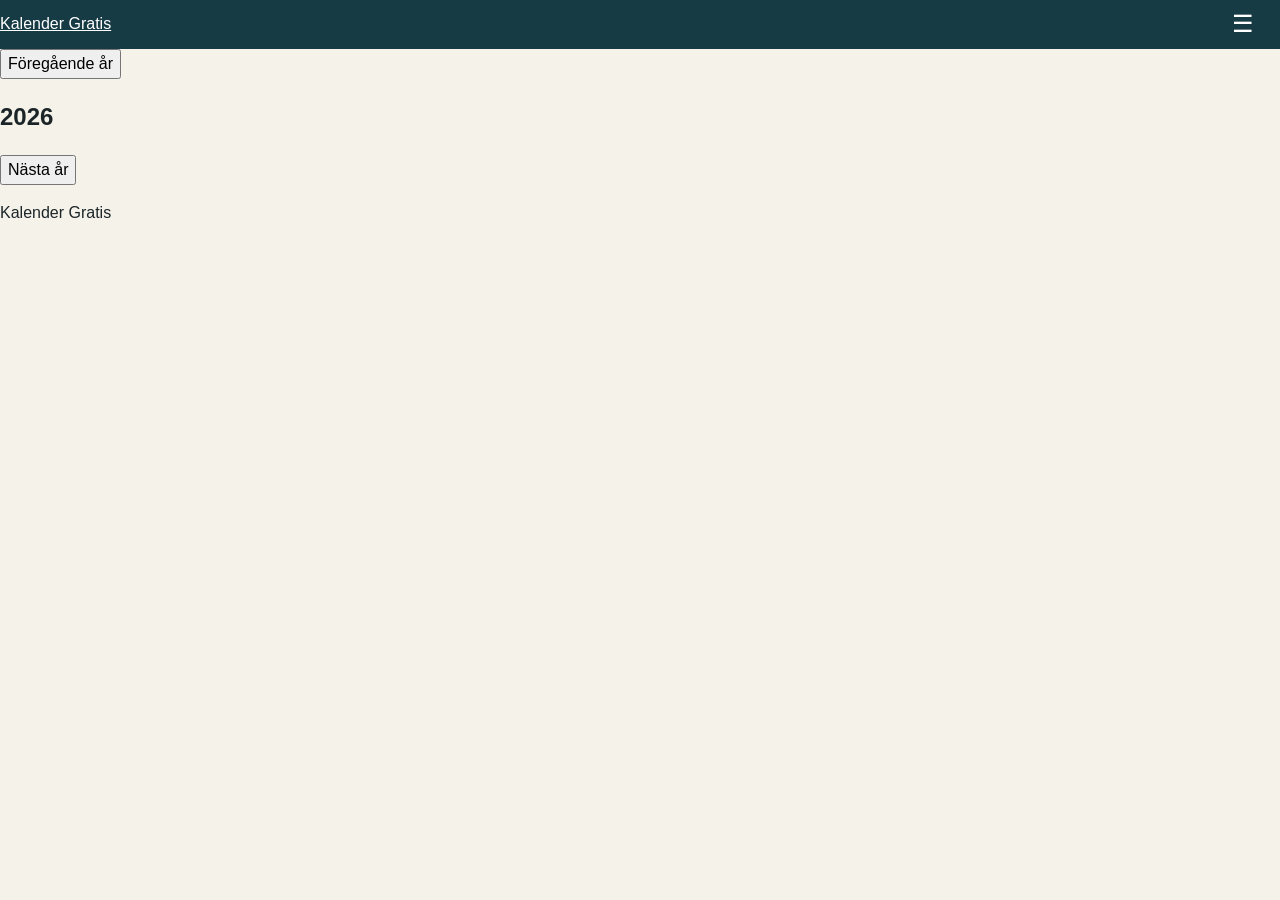
==== arskalender.html @ 83f86c87 "Skapar navigationsmeny och grundläggande CSS" ====
<!doctype html>
<html lang="sv">
  <head>
    <meta charset="utf-8">
    <meta name="viewport" content="width=device-width, initial-scale=1.0">

    <link rel="stylesheet" href="css/style.css">

    <title>Årskalender | Kalender Gratis</title>
  </head>

  <body>
    <header>
      <a href="index.html">Kalender Gratis</a>

      <button
        type="button"
        class="menu-button"
        aria-label="Öppna meny"
        aria-expanded="false"
        aria-controls="main-navigation"
      >
        <span aria-hidden="true">☰</span>
      </button>

      <nav id="main-navigation" aria-label="Huvudnavigation">
        <ul>
          <li><a href="index.html">Månad</a></li>
          <li><a href="arskalender.html" aria-current="page">År</a></li>
          <li><a href="om.html">Om &amp; kontakt</a></li>
        </ul>
      </nav>
    </header>

    <main>
    <section class="year-calendar" aria-labelledby="year-heading">
        <div class="calendar-controls">
        <button type="button" id="previous-year">
            Föregående år
        </button>

        <h1 id="year-heading">2026</h1>

        <button type="button" id="next-year">
            Nästa år
        </button>
        </div>

        <div id="year-grid" class="year-grid">
        <!-- Årets månader skapas senare med js-->
        </div>
    </section>
    </main>

    <footer>
      <p>Kalender Gratis</p>
    </footer>

    <script src="js/navigation.js"></script>
    <script src="js/kalender.js"></script>
  </body>
</html>
---- css/style.css ----
:root {
  --color-primary: #173b45;
  --color-background: #f5f2ea;
  --color-surface: #ffffff;
  --color-weekend: #eef4f5;
  --color-week: #f2f5f5;
  --color-border: #cbd5d6;
  --color-button: #e5eaeb;
  --color-accent: #d99a3d;
  --color-text: #1b2528;
  --color-muted: #8a999d;
}
* {
  box-sizing: border-box;
}

body {
  margin: 0;
  min-height: 100vh;
  background-color: var(--color-background);
  color: var(--color-text);
  font-family: Arial, Helvetica, sans-serif;
  line-height: 1.5;
}

img {
  display: block;
  max-width: 100%;
}

button,
input,
textarea {
  font: inherit;
}

a {
  color: inherit;
}

ul {
  margin: 0;
  padding: 0;
  list-style: none;
}
/* Header och mobilnavigation */

header {
  display: grid;
  grid-template-columns: 1fr auto;
  align-items: center;
  background-color: var(--color-primary);
  color: #ffffff;
}

.logo {
  padding: 1rem;
  font-size: 1.25rem;
  font-weight: bold;
  text-decoration: none;
}

.logo span {
  color: var(--color-accent);
}

.menu-button {
  margin-right: 1rem;
  padding: 0.4rem 0.6rem;
  border: 0;
  background-color: transparent;
  color: #ffffff;
  font-size: 1.5rem;
  cursor: pointer;
}

header nav {
  display: none;
  grid-column: 1 / -1;
  border-top: 1px solid var(--color-border);
}

header nav.open {
  display: block;
}

header nav a {
  display: block;
  padding: 0.75rem 1rem;
  text-align: center;
  text-decoration: none;
}

header nav a:hover,
header nav a:focus-visible {
  background-color: rgba(255, 255, 255, 0.1);
}

header nav a[aria-current="page"] {
  color: var(--color-accent);
  font-weight: bold;
}
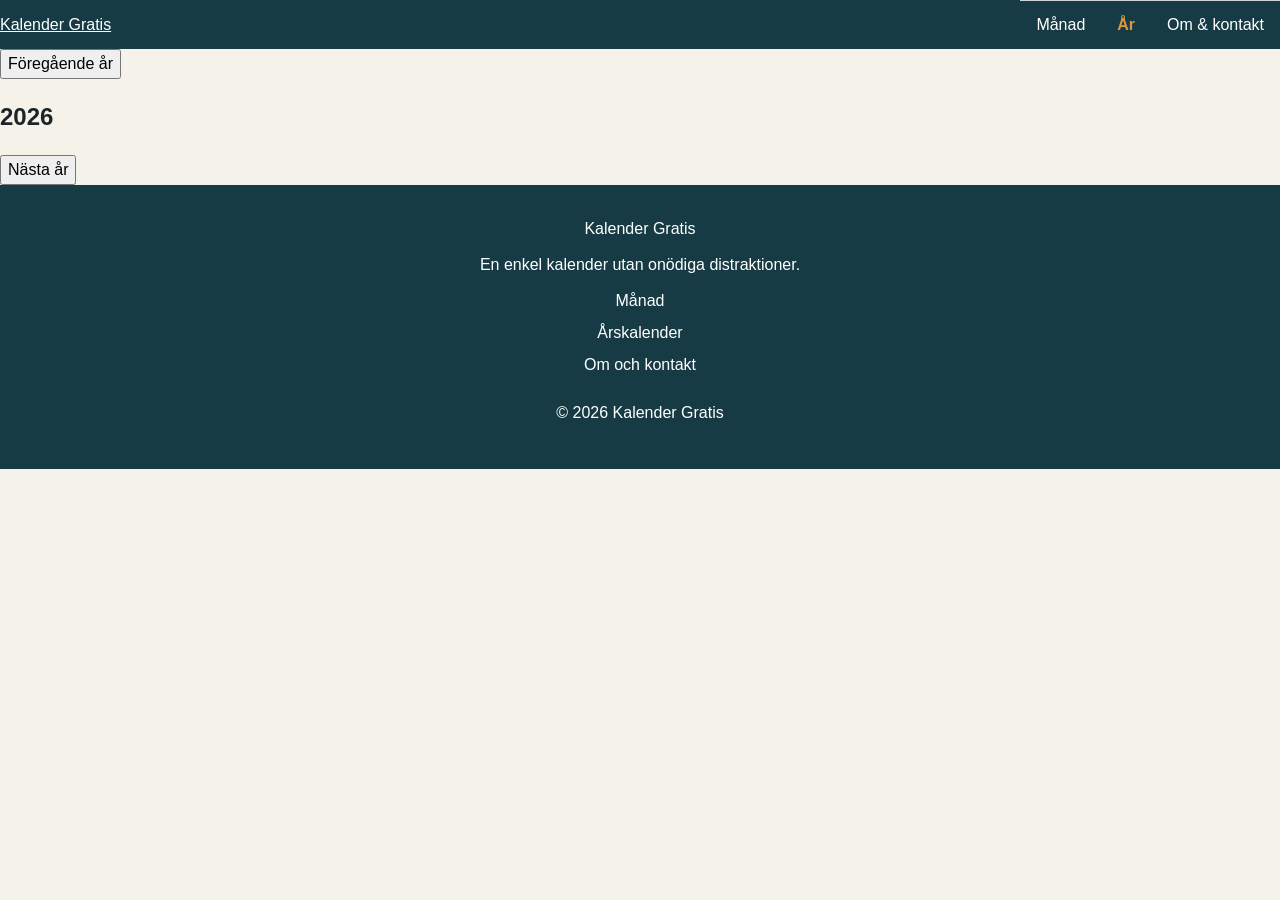
==== commit cfc347dc: "Bygg footer och dolt burgarmeny för desktop" ====
--- a/arskalender.html
+++ b/arskalender.html
@@ -53,7 +53,18 @@
     </main>
 
     <footer>
-      <p>Kalender Gratis</p>
+        <p>Kalender Gratis</p>
+        <p>En enkel kalender utan onödiga distraktioner.</p>
+
+        <nav aria-label="Sidfotsnavigation">
+            <ul>
+            <li><a href="index.html">Månad</a></li>
+            <li><a href="arskalender.html">Årskalender</a></li>
+            <li><a href="om.html">Om och kontakt</a></li>
+            </ul>
+        </nav>
+
+        <p>&copy; 2026 Kalender Gratis</p>
     </footer>
 
     <script src="js/navigation.js"></script>
--- a/css/style.css
+++ b/css/style.css
@@ -99,4 +99,52 @@
 header nav a[aria-current="page"] {
   color: var(--color-accent);
   font-weight: bold;
-}+}
+
+/* Footer */
+
+footer {
+  padding: 2rem 1rem;
+  background-color: var(--color-primary);
+  color: #ffffff;
+  text-align: center;
+}
+
+footer p {
+  margin: 0 0 0.75rem;
+}
+
+footer ul {
+  margin-bottom: 1.5rem;
+}
+
+footer li {
+  margin-bottom: 0.5rem;
+}
+
+footer a {
+  text-decoration: none;
+}
+
+footer a:hover,
+footer a:focus-visible {
+  color: var(--color-accent);
+  text-decoration: underline;
+}
+
+/* Desktop */
+
+@media (min-width: 768px) {
+  .menu-button {
+    display: none;
+  }
+
+  header nav {
+    display: block;
+    grid-column: auto;
+  }
+
+  header nav ul {
+    display: flex;
+  }
+}
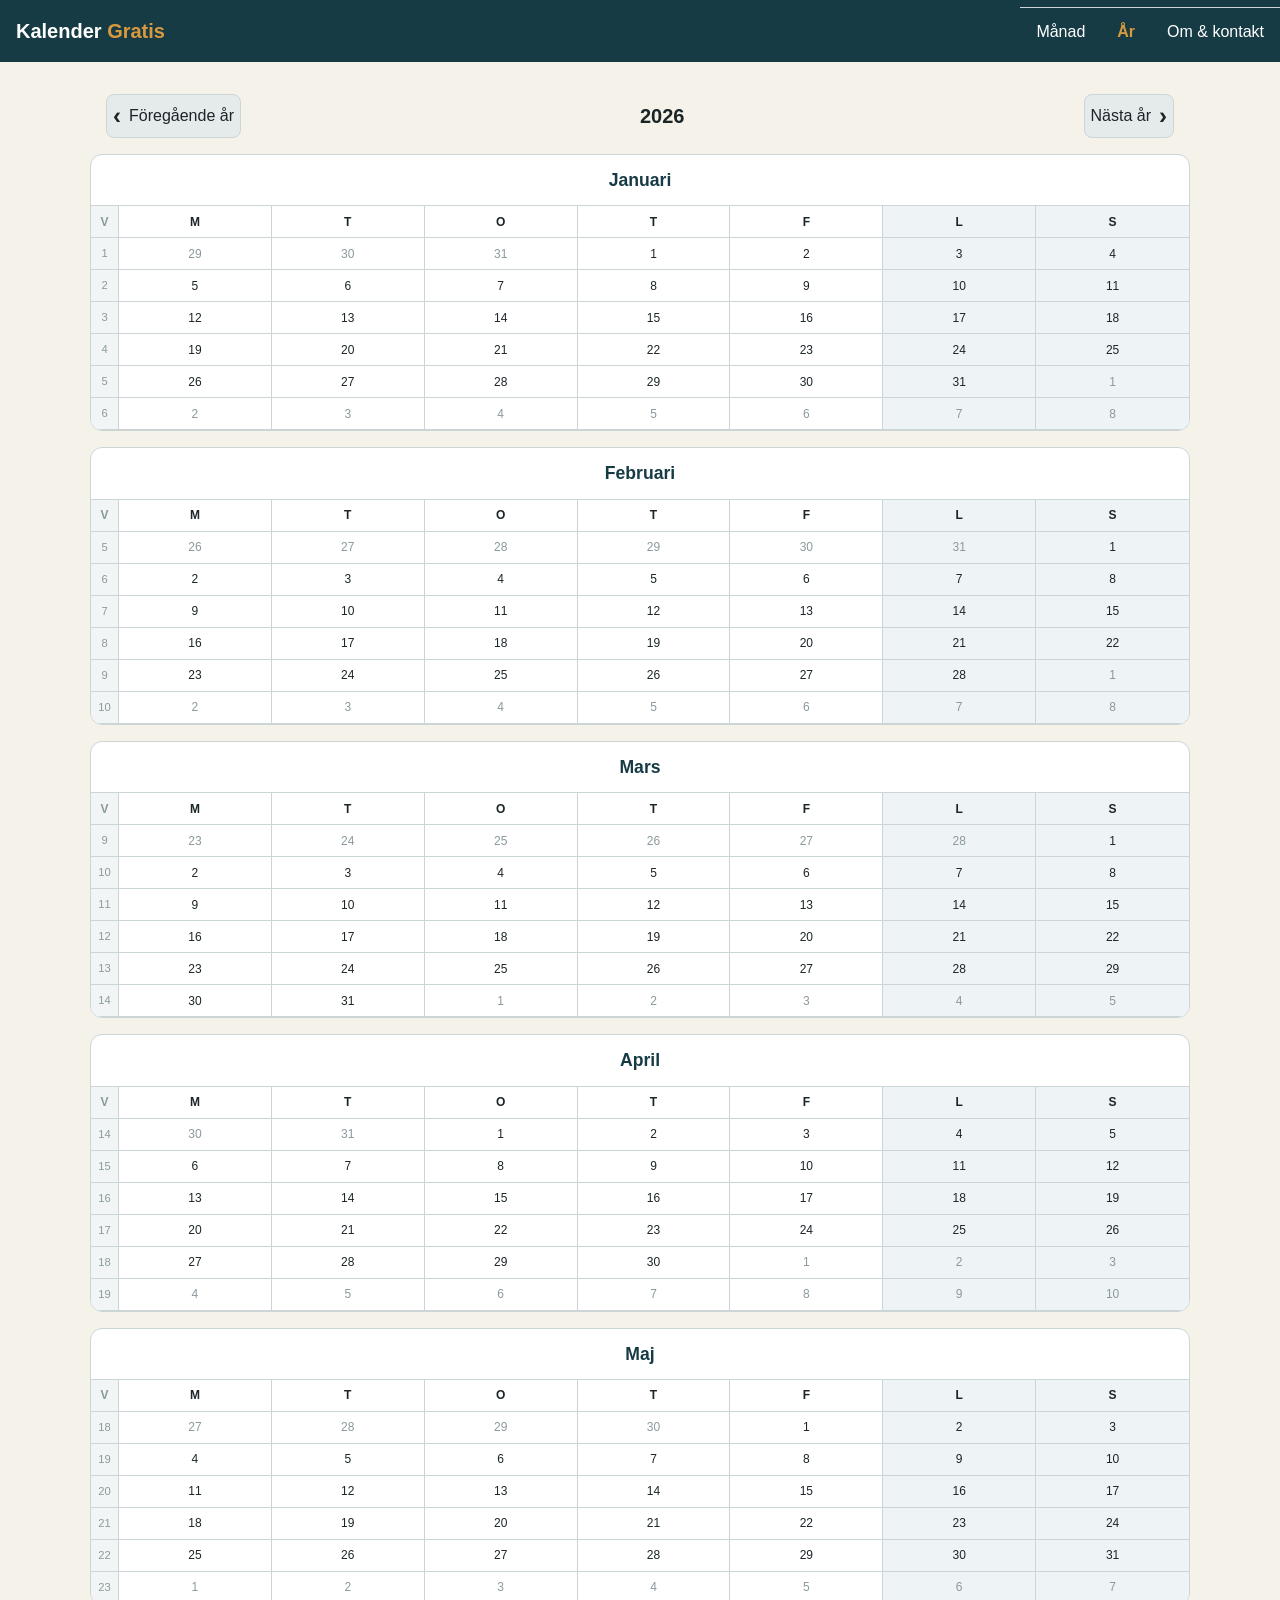
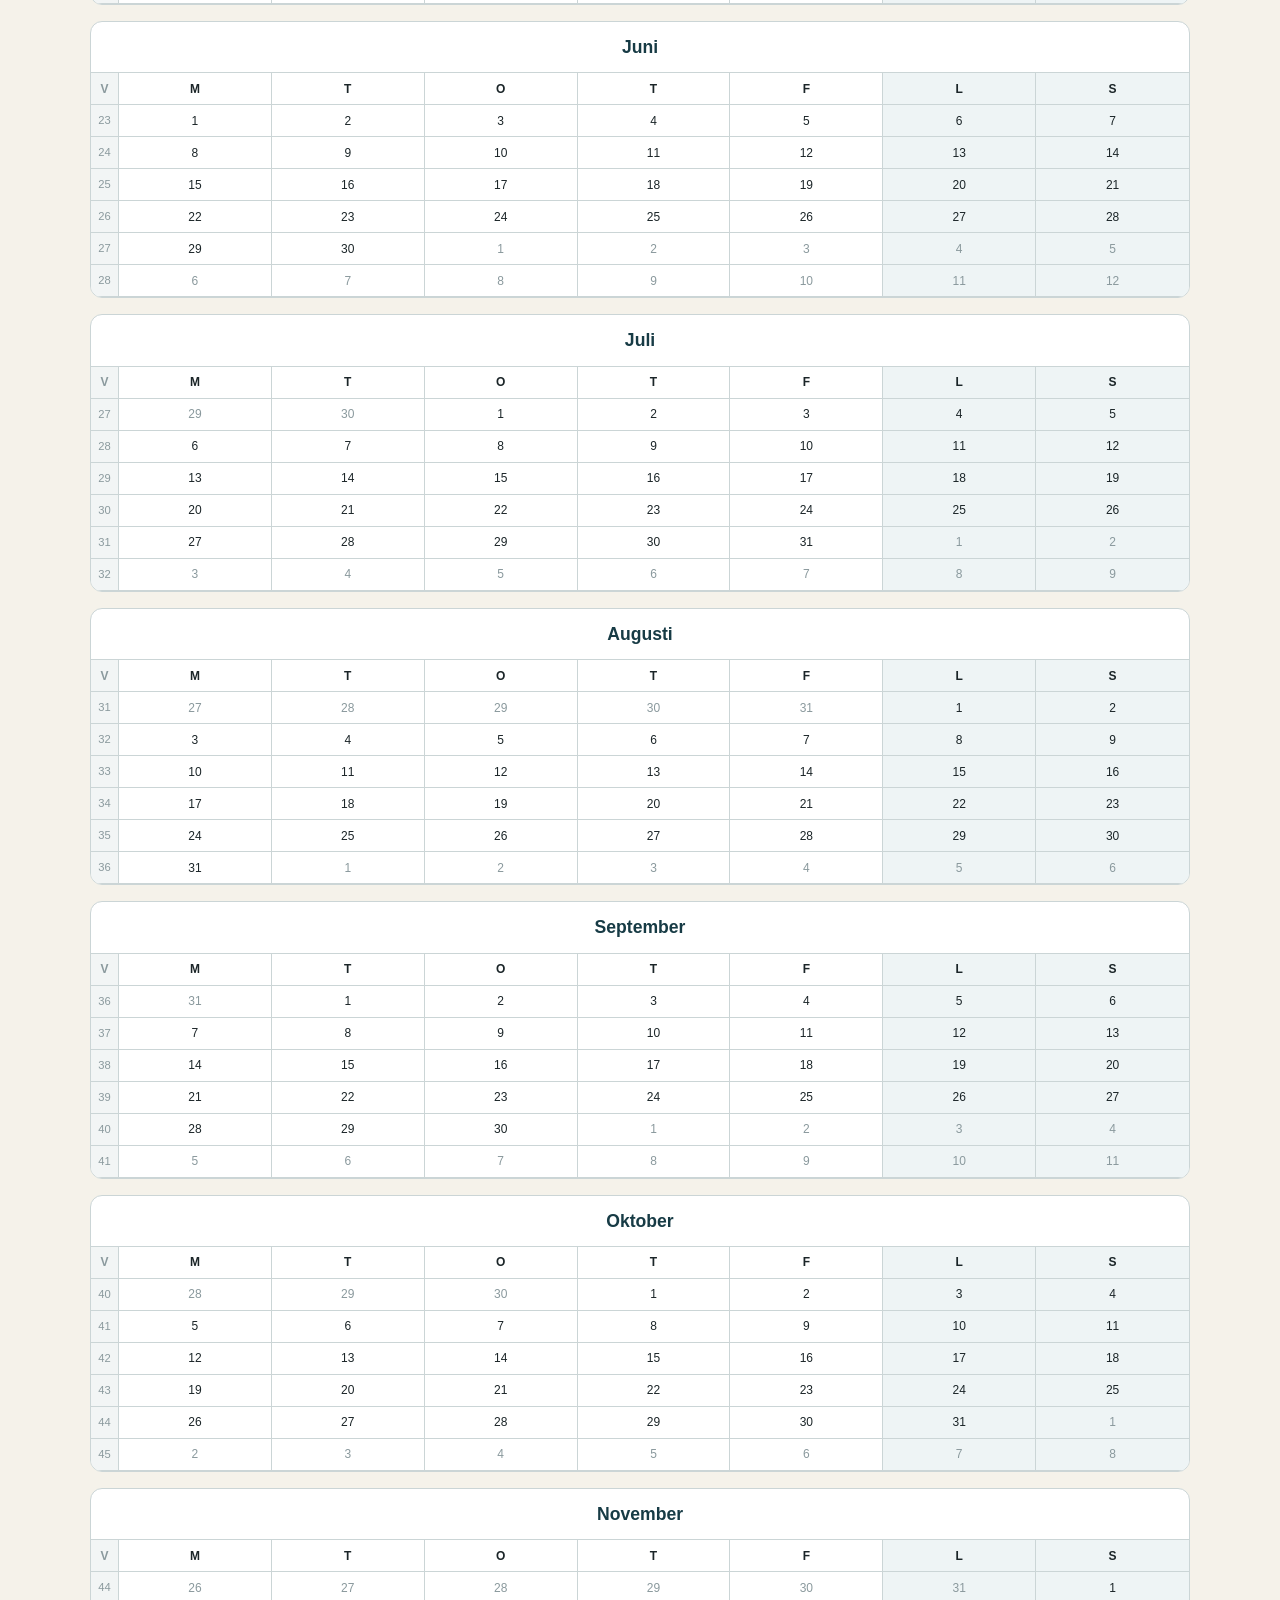
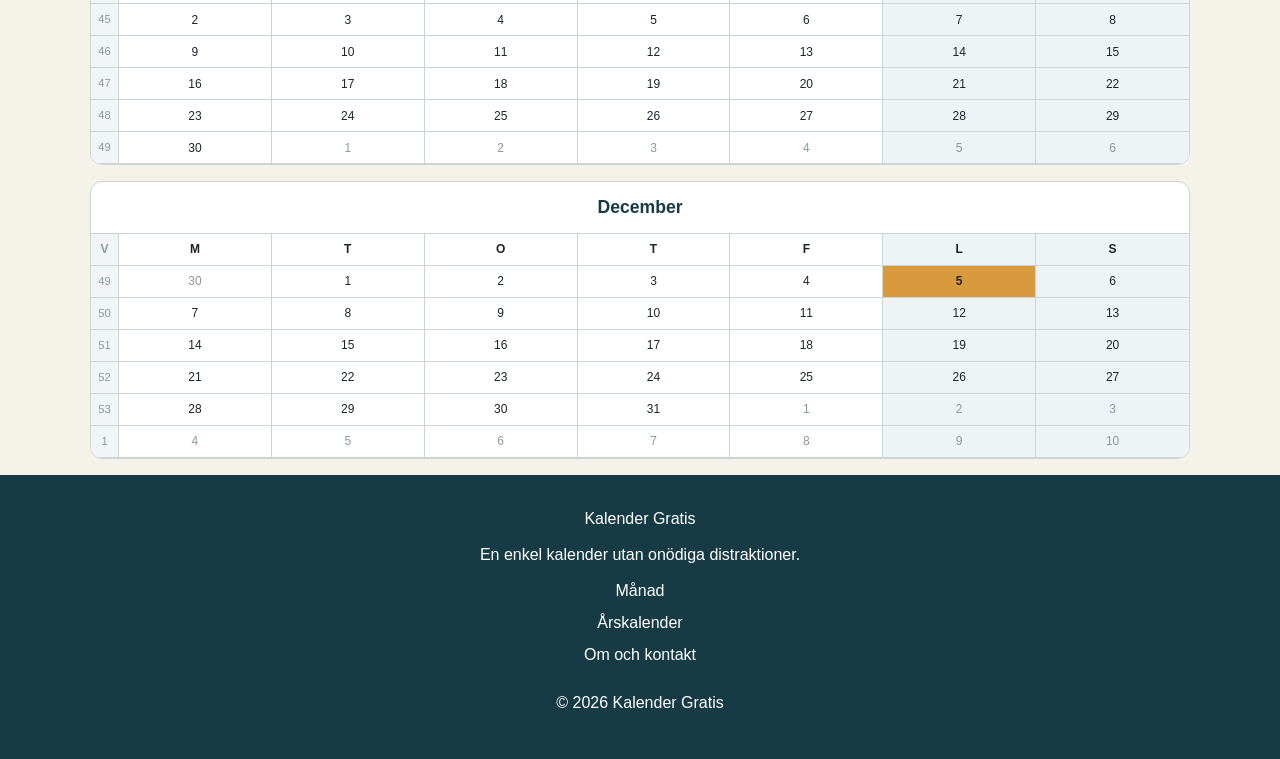
==== commit e6535f95: "Skapat årskalender för mobilvy" ====
--- a/arskalender.html
+++ b/arskalender.html
@@ -1,17 +1,17 @@
 <!doctype html>
 <html lang="sv">
   <head>
-    <meta charset="utf-8">
-    <meta name="viewport" content="width=device-width, initial-scale=1.0">
+    <meta charset="utf-8" />
+    <meta name="viewport" content="width=device-width, initial-scale=1.0" />
 
-    <link rel="stylesheet" href="css/style.css">
+    <link rel="stylesheet" href="css/style.css" />
 
     <title>Årskalender | Kalender Gratis</title>
   </head>
 
   <body>
     <header>
-      <a href="index.html">Kalender Gratis</a>
+      <a href="index.html" class="logo">Kalender <span>Gratis</span></a>
 
       <button
         type="button"
@@ -33,41 +33,47 @@
     </header>
 
     <main>
-    <section class="year-calendar" aria-labelledby="year-heading">
+      <section class="year-calendar" aria-labelledby="year-heading">
         <div class="calendar-controls">
-        <button type="button" id="previous-year">
-            Föregående år
-        </button>
+          <button
+            type="button"
+            id="previous-year"
+            aria-label="Visa föregående år"
+          >
+            <span class="button-arrow" aria-hidden="true">&lsaquo;</span>
+            <span class="button-text">Föregående år</span>
+          </button>
 
-        <h1 id="year-heading">2026</h1>
+          <h1 id="year-heading">2026</h1>
 
-        <button type="button" id="next-year">
-            Nästa år
-        </button>
+          <button type="button" id="next-year" aria-label="Visa nästa år">
+            <span class="button-text">Nästa år</span>
+            <span class="button-arrow" aria-hidden="true">&rsaquo;</span>
+          </button>
         </div>
 
         <div id="year-grid" class="year-grid">
-        <!-- Årets månader skapas senare med js-->
+          <!-- Årets månader skapas med js-->
         </div>
-    </section>
+      </section>
     </main>
 
     <footer>
-        <p>Kalender Gratis</p>
-        <p>En enkel kalender utan onödiga distraktioner.</p>
+      <p>Kalender Gratis</p>
+      <p>En enkel kalender utan onödiga distraktioner.</p>
 
-        <nav aria-label="Sidfotsnavigation">
-            <ul>
-            <li><a href="index.html">Månad</a></li>
-            <li><a href="arskalender.html">Årskalender</a></li>
-            <li><a href="om.html">Om och kontakt</a></li>
-            </ul>
-        </nav>
+      <nav aria-label="Sidfotsnavigation">
+        <ul>
+          <li><a href="index.html">Månad</a></li>
+          <li><a href="arskalender.html">Årskalender</a></li>
+          <li><a href="om.html">Om och kontakt</a></li>
+        </ul>
+      </nav>
 
-        <p>&copy; 2026 Kalender Gratis</p>
+      <p>&copy; 2026 Kalender Gratis</p>
     </footer>
 
     <script src="js/navigation.js"></script>
-    <script src="js/kalender.js"></script>
+    <script src="js/arskalender.js"></script>
   </body>
-</html>+</html>
--- a/css/style.css
+++ b/css/style.css
@@ -132,6 +132,196 @@
   text-decoration: underline;
 }
 
+/* Döljer knapptexterna i mobilversionen */
+.button-text {
+  display: none;
+}
+
+/* Sidans huvudinnehåll */
+
+main {
+  padding: 1rem;
+}
+
+/* Månadskalender */
+
+.month-calendar {
+  max-width: 1100px;
+  margin: 0 auto;
+  overflow: hidden;
+  border: 1px solid var(--color-border);
+  border-radius: 0.75rem;
+  background-color: var(--color-surface);
+}
+
+.calendar-controls {
+  display: grid;
+  grid-template-columns: auto 1fr auto;
+  gap: 0.5rem;
+  align-items: center;
+  padding: 1rem;
+}
+
+.calendar-controls h1 {
+  margin: 0;
+  font-size: 1.25rem;
+  text-align: center;
+}
+
+.calendar-controls button {
+  display: flex;
+  min-width: 2.75rem;
+  min-height: 2.75rem;
+  align-items: center;
+  justify-content: center;
+  border: 1px solid var(--color-border);
+  border-radius: 0.5rem;
+  background-color: var(--color-button);
+  color: var(--color-text);
+  cursor: pointer;
+}
+
+.calendar-controls button:hover,
+.calendar-controls button:focus-visible {
+  background-color: var(--color-accent);
+}
+
+.button-arrow {
+  font-size: 1.5rem;
+  font-weight: bold;
+  line-height: 1;
+}
+
+/* Kalenderrutnät */
+
+.calendar-grid {
+  display: grid;
+  grid-template-columns: 2rem repeat(7, 1fr);
+  border-top: 1px solid var(--color-border);
+}
+
+.weekday,
+.week-number,
+.calendar-day {
+  display: grid;
+  min-width: 0;
+  min-height: 3rem;
+  place-items: center;
+  border-right: 1px solid var(--color-border);
+  border-bottom: 1px solid var(--color-border);
+}
+
+.weekday-short {
+  display: inline;
+}
+
+.weekday-full {
+  display: none;
+}
+
+.weekday {
+  min-height: 2.5rem;
+  font-size: 0.8rem;
+  font-weight: bold;
+}
+
+.week-label,
+.week-number {
+  background-color: var(--color-week);
+  color: var(--color-muted);
+  font-size: 0.75rem;
+}
+
+.weekend {
+  background-color: var(--color-weekend);
+}
+
+.muted {
+  color: var(--color-muted);
+}
+
+.today {
+  background-color: var(--color-accent);
+  color: var(--color-text);
+  font-weight: bold;
+}
+
+/* Introduktion */
+
+.introduction {
+  max-width: 700px;
+  margin: 2rem auto;
+  text-align: center;
+}
+
+.introduction h2 {
+  margin-top: 0;
+  font-size: 1.25rem;
+}
+
+.introduction p {
+  margin-bottom: 0;
+}
+
+/* Årskalender */
+
+.year-calendar {
+  max-width: 1100px;
+  margin: 0 auto;
+}
+
+.year-grid {
+  display: grid;
+  gap: 1rem;
+}
+
+.year-month {
+  overflow: hidden;
+  border: 1px solid var(--color-border);
+  border-radius: 0.75rem;
+  background-color: var(--color-surface);
+}
+
+.year-month h2 {
+  margin: 0;
+  padding: 0.75rem;
+  color: var(--color-primary);
+  font-size: 1.1rem;
+  text-align: center;
+}
+
+.year-month-grid {
+  display: grid;
+  grid-template-columns: 1.75rem repeat(7, 1fr);
+  border-top: 1px solid var(--color-border);
+}
+
+.year-weekday,
+.year-week-number,
+.year-day {
+  display: grid;
+  min-width: 0;
+  min-height: 2rem;
+  place-items: center;
+  border-right: 1px solid var(--color-border);
+  border-bottom: 1px solid var(--color-border);
+  font-size: 0.75rem;
+}
+
+.year-weekday {
+  font-weight: bold;
+}
+
+.year-week-number {
+  background-color: var(--color-week);
+  color: var(--color-muted);
+  font-size: 0.7rem;
+}
+
+.year-month-grid > :nth-child(8n) {
+  border-right: 0;
+}
+
 /* Desktop */
 
 @media (min-width: 768px) {
@@ -147,4 +337,27 @@
   header nav ul {
     display: flex;
   }
-}
+
+  /* Visar knapptexterna på större skärmar */
+  .button-text {
+    display: inline;
+  }
+
+  .calendar-controls button {
+    gap: 0.5rem;
+  }
+
+  /* Visar fullständiga namn på veckodagar på desktop */
+
+  .weekday-short {
+    display: none;
+  }
+
+  .weekday-full {
+    display: inline;
+  }
+
+  .calendar-grid {
+    grid-template-columns: 4rem repeat(7, 1fr);
+  }
+}
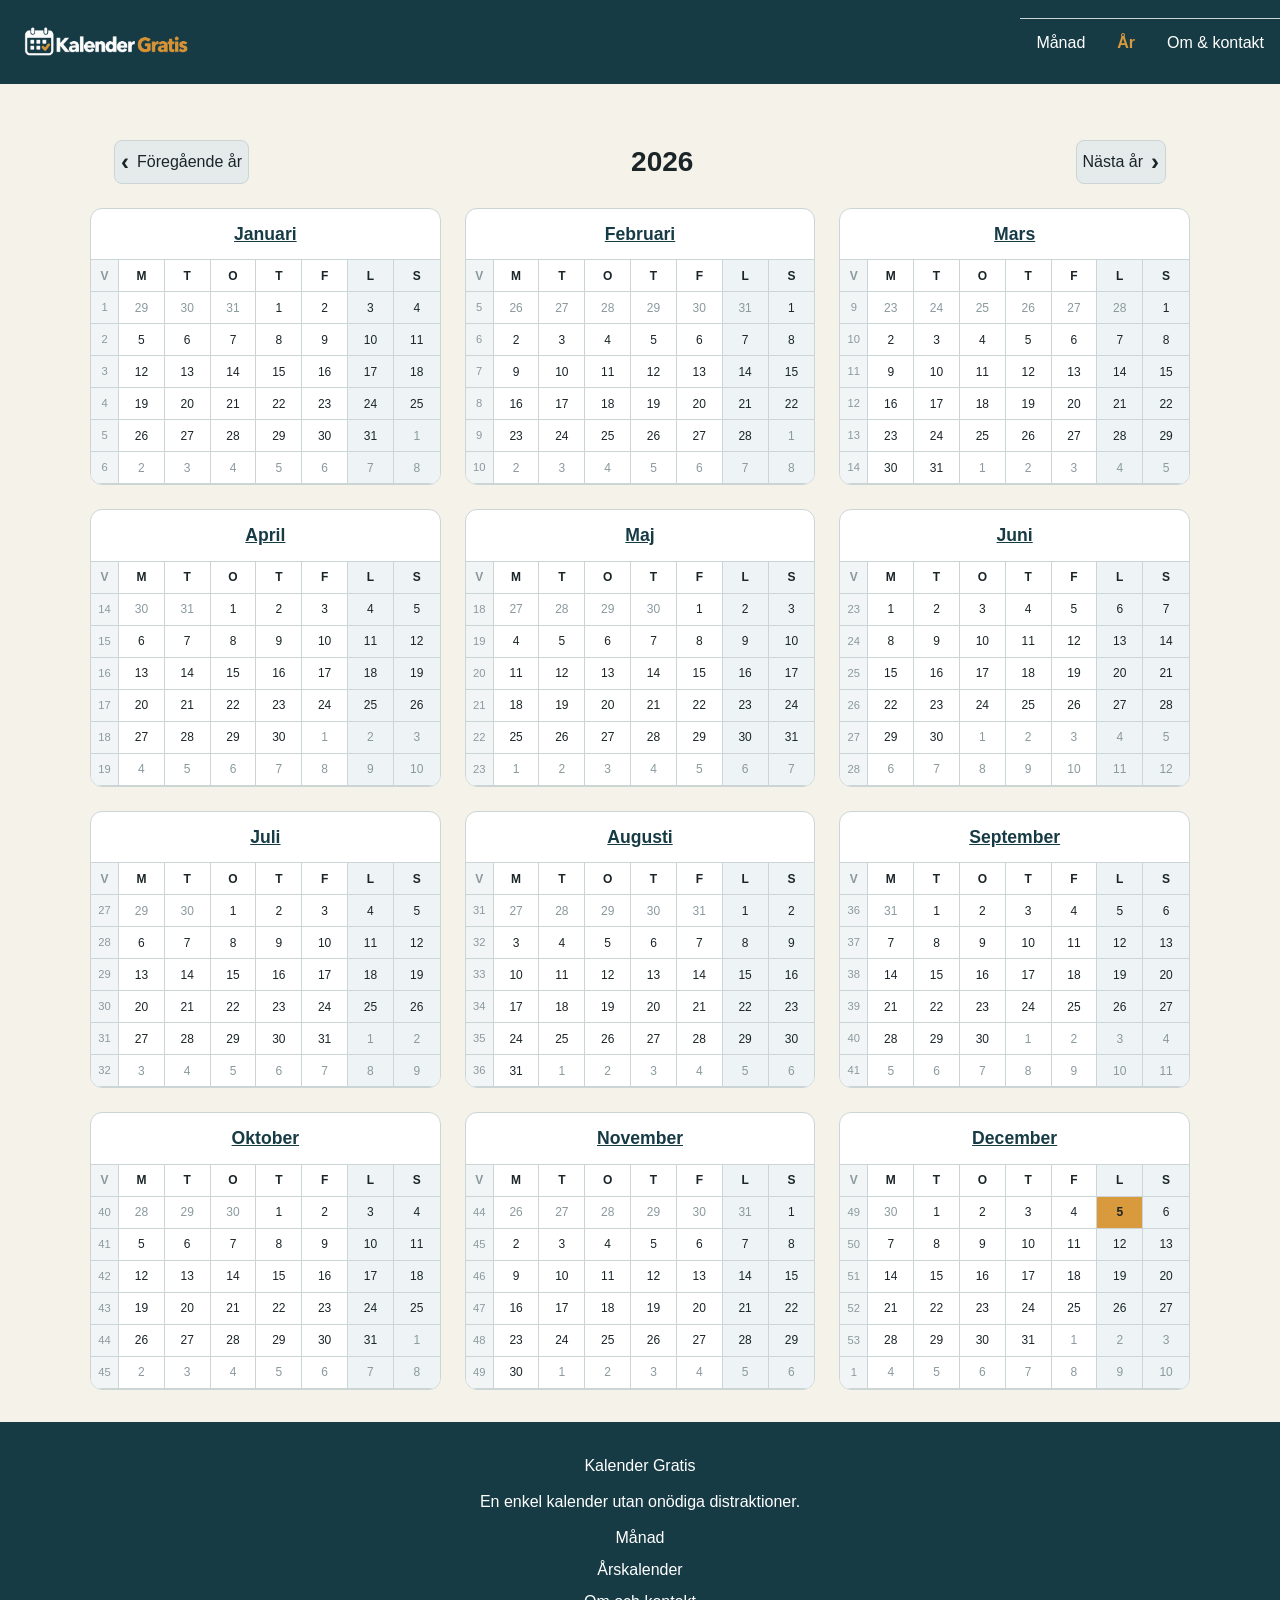
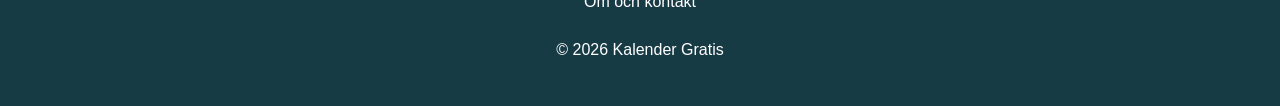
==== commit 2e78bf49: "Ändrat logotyp till png bild" ====
--- a/arskalender.html
+++ b/arskalender.html
@@ -11,7 +11,9 @@
 
   <body>
     <header>
-      <a href="index.html" class="logo">Kalender <span>Gratis</span></a>
+      <a href="index.html" class="logo">
+        <img src="images/logotyp-header.png" alt="Kalender Gratis" />
+      </a>
 
       <button
         type="button"
--- a/css/style.css
+++ b/css/style.css
@@ -60,10 +60,6 @@
   text-decoration: none;
 }
 
-.logo span {
-  color: var(--color-accent);
-}
-
 .menu-button {
   margin-right: 1rem;
   padding: 0.4rem 0.6rem;
@@ -322,6 +318,16 @@
   border-right: 0;
 }
 
+.logo {
+  display: block;
+  padding: 0.75rem 1rem;
+}
+
+.logo img {
+  width: 180px;
+  height: auto;
+}
+
 /* Desktop */
 
 @media (min-width: 768px) {
@@ -360,4 +366,45 @@
   .calendar-grid {
     grid-template-columns: 4rem repeat(7, 1fr);
   }
-}
+
+  main {
+    padding: 2rem;
+  }
+
+  /* Månadskalender */
+
+  .calendar-controls {
+    padding: 1.5rem;
+  }
+
+  .calendar-controls h1 {
+    font-size: 1.75rem;
+  }
+
+  .calendar-day {
+    min-height: 6rem;
+    align-items: start;
+    justify-items: end;
+    padding: 0.75rem;
+  }
+
+  .weekday {
+    min-height: 3rem;
+    font-size: 0.9rem;
+  }
+
+  /* Årskalender */
+
+  .year-grid {
+    grid-template-columns: repeat(2, 1fr);
+    gap: 1.5rem;
+  }
+}
+
+/* Visar tre kolumner av årskalender på bredare skärmar  */
+
+@media (min-width: 1100px) {
+  .year-grid {
+    grid-template-columns: repeat(3, 1fr);
+  }
+}
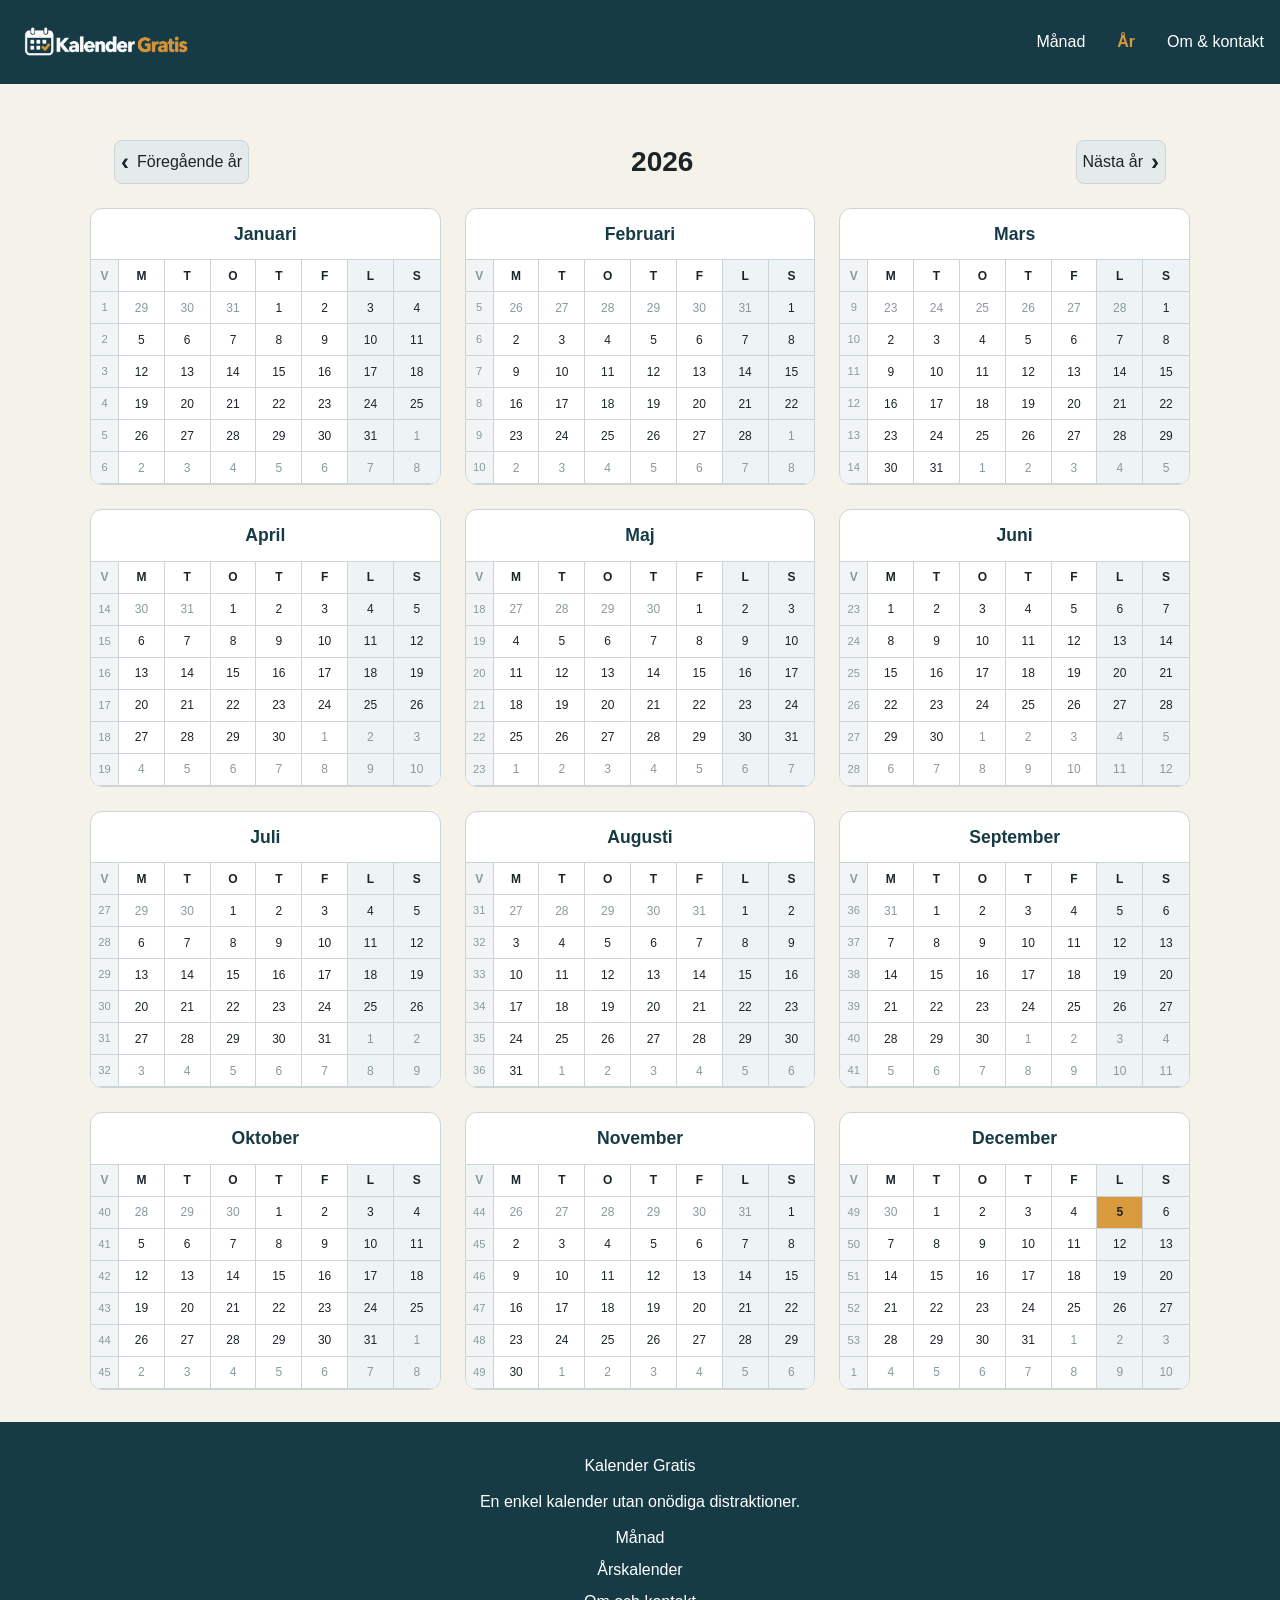
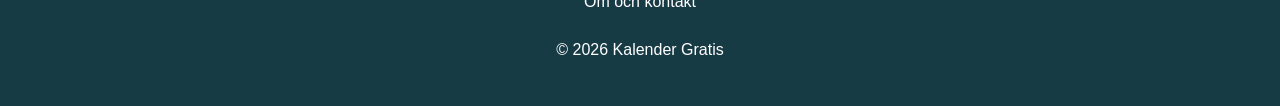
==== commit 39f478e3: "Visar svenska helgdagar i månadsvy" ====
--- a/arskalender.html
+++ b/arskalender.html
@@ -76,6 +76,7 @@
     </footer>
 
     <script src="js/navigation.js"></script>
+    <script src="js/helgdagar.js"></script>
     <script src="js/arskalender.js"></script>
   </body>
 </html>
--- a/css/style.css
+++ b/css/style.css
@@ -54,10 +54,14 @@
 }
 
 .logo {
-  padding: 1rem;
-  font-size: 1.25rem;
-  font-weight: bold;
+  display: block;
+  padding: 0.75rem 1rem;
   text-decoration: none;
+}
+
+.logo img {
+  width: 180px;
+  height: auto;
 }
 
 .menu-button {
@@ -162,6 +166,19 @@
   margin: 0;
   font-size: 1.25rem;
   text-align: center;
+}
+
+.calendar-controls h1 a {
+  color: inherit;
+  text-decoration: none;
+}
+
+.calendar-controls h1 a:hover,
+.calendar-controls h1 a:focus-visible,
+.year-month h2 a:hover,
+.year-month h2 a:focus-visible {
+  color: var(--color-accent);
+  text-decoration: underline;
 }
 
 .calendar-controls button {
@@ -242,6 +259,32 @@
   font-weight: bold;
 }
 
+/* Markerar officiella röda dagar */
+
+/* Markerar officiella röda dagar */
+
+.public-holiday {
+  background-color: #fbe9e7;
+  color: #8f1d14;
+  box-shadow: inset 0 0.25rem 0 #b42318;
+  font-weight: bold;
+}
+
+/* Markerar högtidsaftnar som inte är officiella röda dagar */
+
+.holiday-eve {
+  background-color: #fff4d6;
+  color: #6b4700;
+  box-shadow: inset 0 0.25rem 0 var(--color-accent);
+  font-weight: bold;
+}
+
+/* Döljer helgdagens namn i den mindre mobilvyn */
+
+.holiday-name {
+  display: none;
+}
+
 /* Introduktion */
 
 .introduction {
@@ -280,10 +323,16 @@
 
 .year-month h2 {
   margin: 0;
-  padding: 0.75rem;
   color: var(--color-primary);
   font-size: 1.1rem;
   text-align: center;
+}
+
+.year-month h2 a {
+  display: block;
+  padding: 0.75rem;
+  color: inherit;
+  text-decoration: none;
 }
 
 .year-month-grid {
@@ -318,14 +367,188 @@
   border-right: 0;
 }
 
-.logo {
+/* Om Kalender Gratis */
+
+.about,
+.features,
+.contact {
+  max-width: 1100px;
+  margin: 0 auto 2rem;
+}
+
+.about {
+  padding: 1.5rem;
+  border: 1px solid var(--color-border);
+  border-radius: 0.75rem;
+  background-color: var(--color-surface);
+  text-align: center;
+}
+
+.about h1 {
+  margin-top: 0;
+  color: var(--color-primary);
+  font-size: 1.5rem;
+}
+
+.about p {
+  max-width: 700px;
+  margin: 0 auto;
+}
+
+/* Funktioner */
+
+.features > h2 {
+  text-align: center;
+}
+
+.feature-list {
+  display: grid;
+  gap: 1rem;
+}
+
+.feature-list article {
+  padding: 1.5rem;
+  border: 1px solid var(--color-border);
+  border-top: 0.3rem solid var(--color-accent);
+  border-radius: 0.75rem;
+  background-color: var(--color-surface);
+}
+
+.feature-list h3 {
+  margin-top: 0;
+  color: var(--color-primary);
+}
+
+.feature-list p {
+  margin-bottom: 0;
+}
+
+/* Kontaktsektion */
+
+.contact {
+  display: grid;
+  gap: 1rem;
+}
+
+.contact-details,
+#contact-form {
+  padding: 1.5rem;
+  border: 1px solid var(--color-border);
+  border-radius: 0.75rem;
+  background-color: var(--color-surface);
+}
+
+.contact h2 {
+  margin-top: 0;
+  color: var(--color-primary);
+}
+
+.contact-details a {
+  color: var(--color-primary);
+}
+
+.contact-details a:hover,
+.contact-details a:focus-visible {
+  color: var(--color-accent);
+}
+
+/* Kontaktformulär */
+
+#contact-form > div {
+  margin-bottom: 1rem;
+}
+
+#contact-form label {
   display: block;
+  margin-bottom: 0.25rem;
+  font-weight: bold;
+}
+
+#contact-form input,
+#contact-form textarea {
+  width: 100%;
+  padding: 0.75rem;
+  border: 1px solid var(--color-border);
+  border-radius: 0.4rem;
+  background-color: #ffffff;
+  color: var(--color-text);
+}
+
+#contact-form textarea {
+  resize: vertical;
+}
+
+#contact-form input:focus,
+#contact-form textarea:focus {
+  border-color: var(--color-primary);
+  outline: 2px solid var(--color-accent);
+  outline-offset: 1px;
+}
+
+#contact-form input[aria-invalid="true"],
+#contact-form textarea[aria-invalid="true"] {
+  border-color: #b42318;
+}
+
+#contact-form button {
+  padding: 0.75rem 1.5rem;
+  border: 0;
+  border-radius: 0.5rem;
+  background-color: var(--color-primary);
+  color: #ffffff;
+  font-weight: bold;
+  cursor: pointer;
+}
+
+#contact-form button:hover,
+#contact-form button:focus-visible {
+  background-color: var(--color-accent);
+  color: var(--color-text);
+}
+
+/* Reserverar plats för formulärets felmeddelanden */
+
+.error-message {
+  min-height: 1.25rem;
+  margin: 0.25rem 0 0;
+  color: #b42318;
+  font-size: 0.875rem;
+}
+
+#form-feedback {
+  margin-bottom: 0;
+  font-weight: bold;
+}
+
+/* Förklaring till kalenderns färgmarkeringar */
+
+.calendar-legend {
+  display: flex;
+  flex-wrap: wrap;
+  gap: 1rem;
   padding: 0.75rem 1rem;
-}
-
-.logo img {
-  width: 180px;
-  height: auto;
+  border-top: 1px solid var(--color-border);
+  font-size: 0.8rem;
+}
+
+.calendar-legend li {
+  display: flex;
+  gap: 0.4rem;
+  align-items: center;
+}
+
+.legend-marker {
+  width: 0.8rem;
+  height: 0.8rem;
+  border-radius: 0.2rem;
+}
+
+.public-marker {
+  background-color: #b42318;
+}
+
+.eve-marker {
+  background-color: var(--color-accent);
 }
 
 /* Desktop */
@@ -338,6 +561,7 @@
   header nav {
     display: block;
     grid-column: auto;
+    border-top: 0;
   }
 
   header nav ul {
@@ -399,6 +623,28 @@
     grid-template-columns: repeat(2, 1fr);
     gap: 1.5rem;
   }
+
+  /* Om- och kontaktsida */
+
+  .feature-list {
+    grid-template-columns: repeat(3, 1fr);
+  }
+
+  .contact {
+    grid-template-columns: repeat(2, 1fr);
+    gap: 1.5rem;
+  }
+
+  /* Visar helgdagarnas namn i större kalenderceller */
+
+  .holiday-name {
+    display: block;
+    max-width: 100%;
+    font-size: 0.7rem;
+    font-weight: normal;
+    line-height: 1.2;
+    text-align: right;
+  }
 }
 
 /* Visar tre kolumner av årskalender på bredare skärmar  */
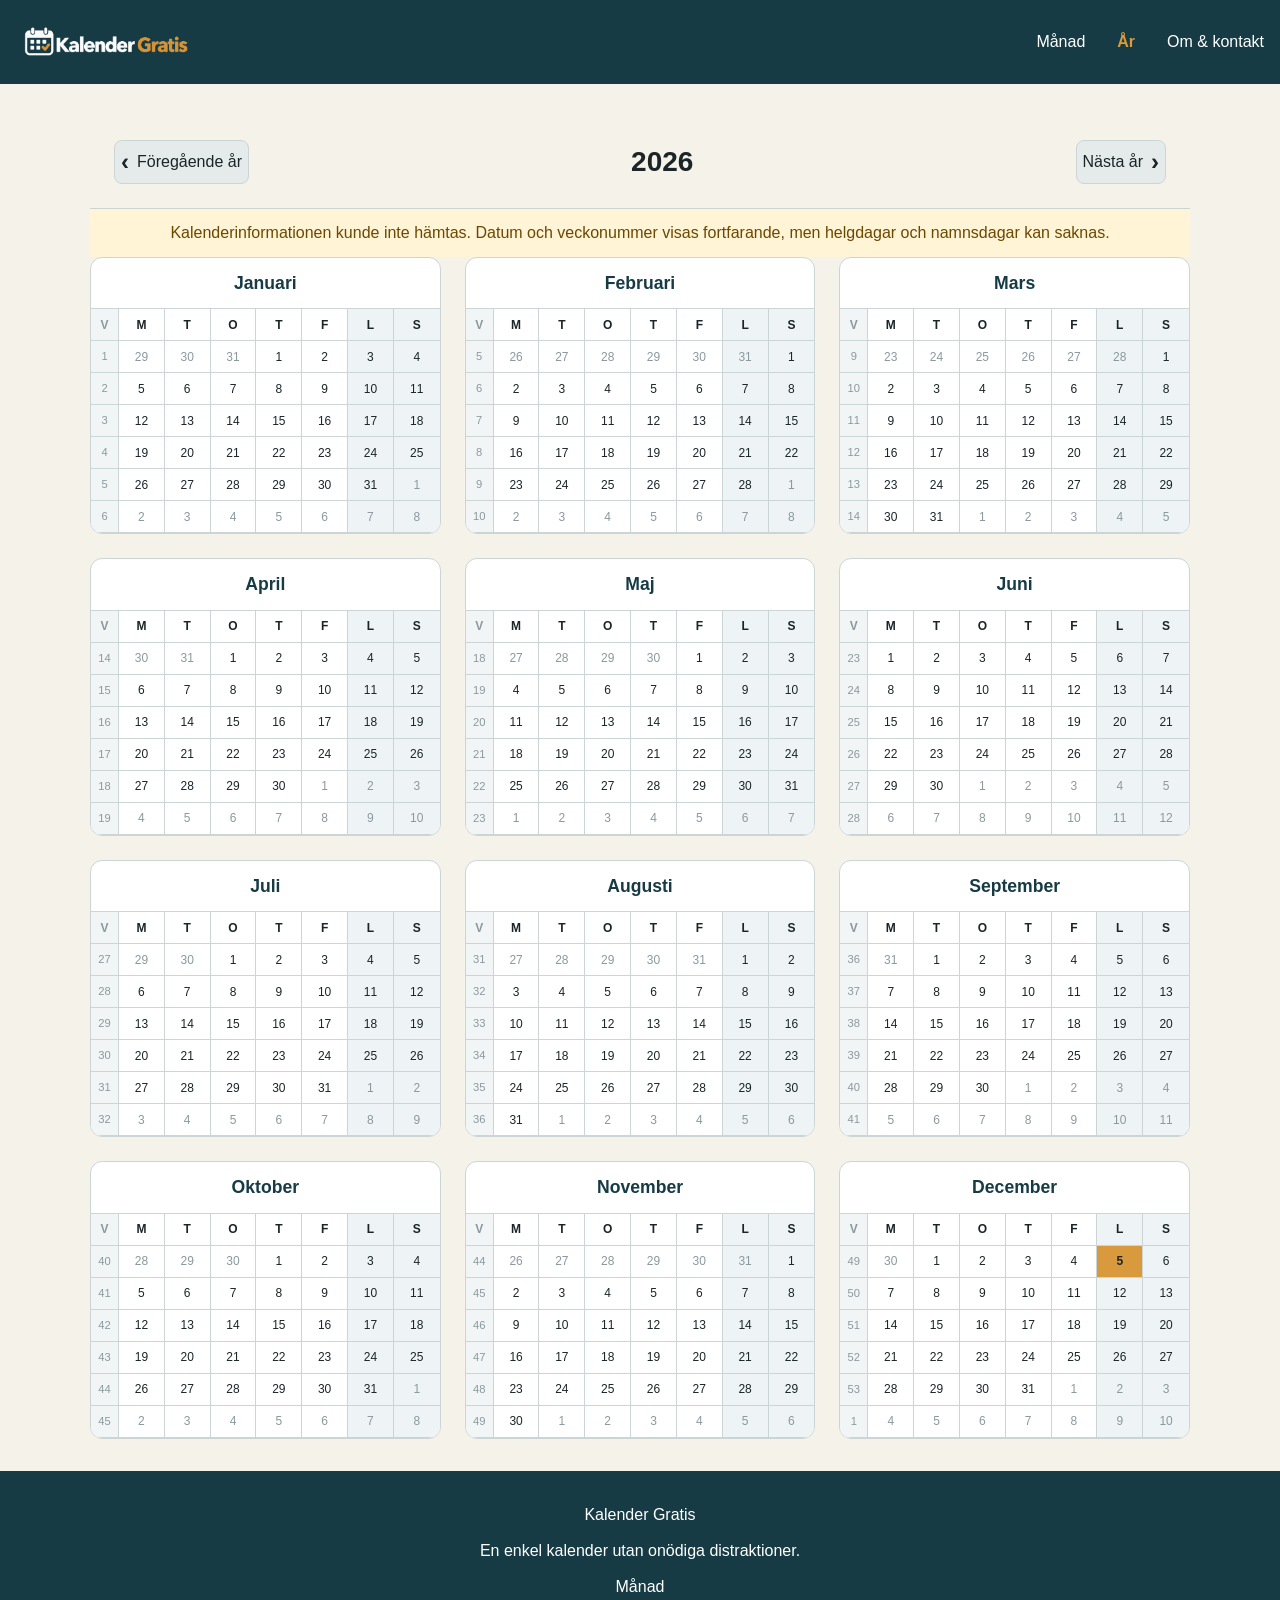
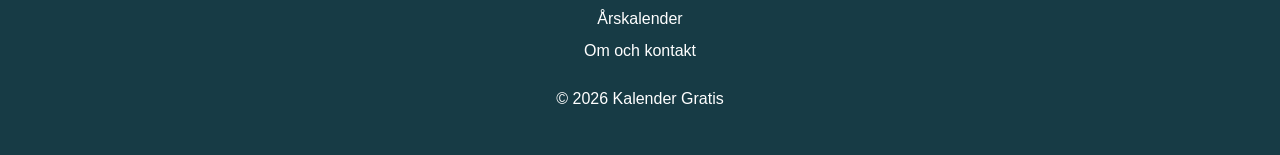
==== commit fde7efcf: "Skapat readme samt städat kod" ====
--- a/arskalender.html
+++ b/arskalender.html
@@ -54,6 +54,13 @@
           </button>
         </div>
 
+        <p
+          id="year-calendar-status"
+          class="calendar-status"
+          role="status"
+          aria-live="polite"
+        ></p>
+
         <div id="year-grid" class="year-grid">
           <!-- Årets månader skapas med js-->
         </div>
@@ -76,7 +83,7 @@
     </footer>
 
     <script src="js/navigation.js"></script>
-    <script src="js/helgdagar.js"></script>
+    <script src="js/kalenderdata.js"></script>
     <script src="js/arskalender.js"></script>
   </body>
 </html>
--- a/css/style.css
+++ b/css/style.css
@@ -154,6 +154,21 @@
   background-color: var(--color-surface);
 }
 
+/* Visar status och fel vid hämtning av kalenderdata */
+
+.calendar-status {
+  margin: 0;
+  padding: 0.75rem 1rem;
+  border-top: 1px solid var(--color-border);
+  background-color: #fff4d6;
+  color: #6b4700;
+  text-align: center;
+}
+
+.calendar-status:empty {
+  display: none;
+}
+
 .calendar-controls {
   display: grid;
   grid-template-columns: auto 1fr auto;
@@ -369,30 +384,21 @@
 
 /* Om Kalender Gratis */
 
-.about,
-.features,
-.contact {
-  max-width: 1100px;
-  margin: 0 auto 2rem;
-}
-
-.about {
-  padding: 1.5rem;
-  border: 1px solid var(--color-border);
-  border-radius: 0.75rem;
-  background-color: var(--color-surface);
-  text-align: center;
-}
-
 .about h1 {
   margin-top: 0;
   color: var(--color-primary);
   font-size: 1.5rem;
+  text-align: center;
 }
 
 .about p {
-  max-width: 700px;
-  margin: 0 auto;
+  max-width: 75ch;
+  margin: 0 auto 1rem;
+  text-align: left;
+}
+
+.about p:last-child {
+  margin-bottom: 0;
 }
 
 /* Funktioner */
@@ -551,6 +557,61 @@
   background-color: var(--color-accent);
 }
 
+/* Döljer namnsdagarna i den mobilkalendern */
+
+.nameday-name {
+  display: none;
+}
+
+/* Om-sidans innehåll */
+
+.about,
+.features,
+.data-source,
+.contact {
+  max-width: 1100px;
+  margin: 0 auto 2rem;
+}
+
+.about,
+.data-source {
+  padding: 1.5rem;
+  border: 1px solid var(--color-border);
+  border-radius: 0.75rem;
+  background-color: var(--color-surface);
+}
+
+.about h1,
+.data-source h2 {
+  margin-top: 0;
+}
+
+.about p,
+.data-source p {
+  max-width: 75ch;
+}
+
+.data-source {
+  border-left: 0.4rem solid var(--color-accent);
+}
+
+.data-source a {
+  color: var(--color-primary);
+  font-weight: bold;
+}
+
+.data-source a:hover,
+.data-source a:focus-visible {
+  color: var(--color-accent);
+  text-decoration-thickness: 0.15rem;
+}
+
+.source-note {
+  margin-bottom: 0;
+  color: var(--color-muted);
+  font-size: 0.9rem;
+}
+
 /* Desktop */
 
 @media (min-width: 768px) {
@@ -645,6 +706,18 @@
     line-height: 1.2;
     text-align: right;
   }
+
+  /* Visar namnsdagar i månadskalenderns större datumrutor */
+
+  .nameday-name {
+    display: block;
+    max-width: 100%;
+    color: var(--color-muted);
+    font-size: 0.65rem;
+    font-weight: normal;
+    line-height: 1.2;
+    text-align: right;
+  }
 }
 
 /* Visar tre kolumner av årskalender på bredare skärmar  */
